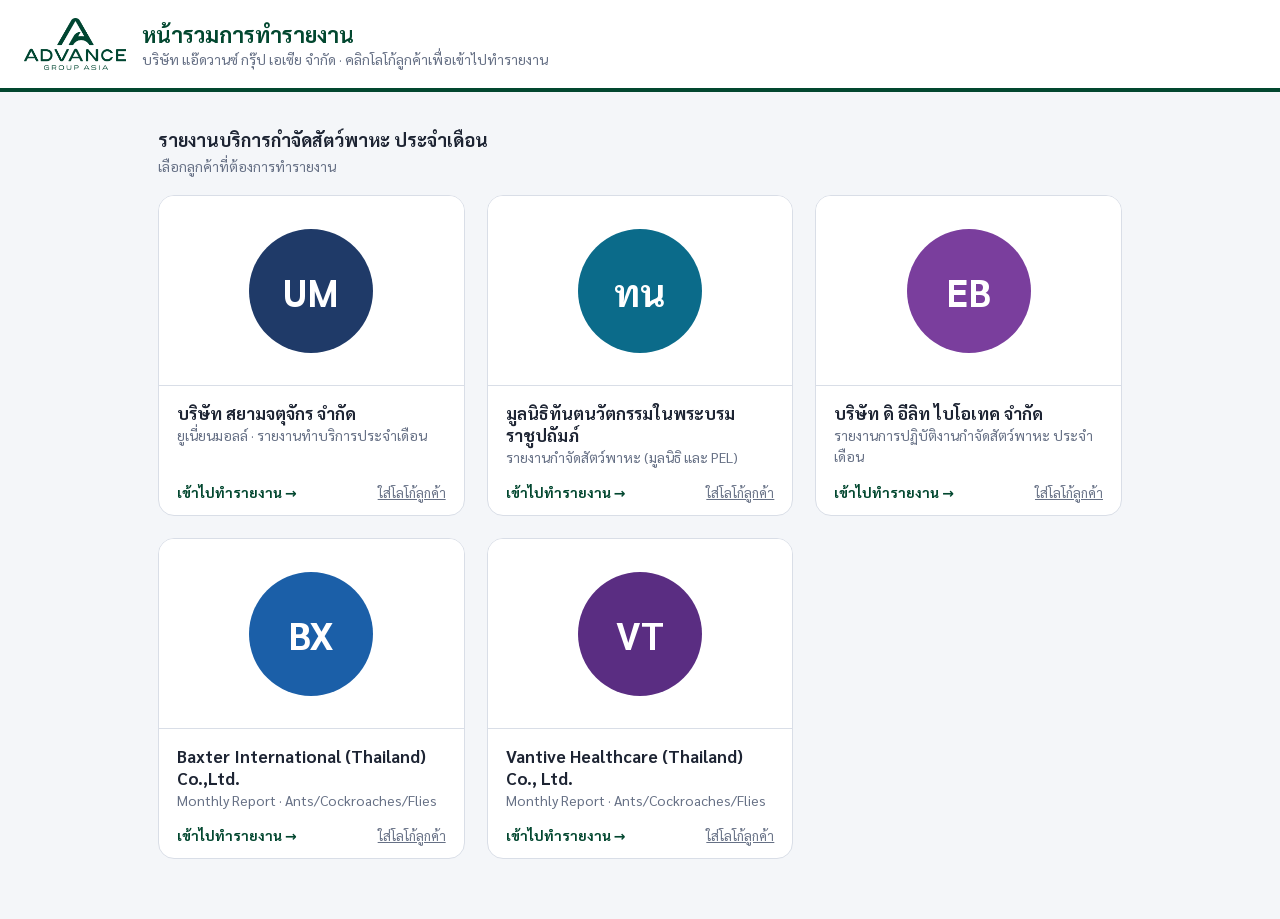
==== index.html @ f1b860cb "Add monthly report pages for The Elite Biotech, Baxter and Vantive + report hub Co-Authored-By: Clau" ====
<!DOCTYPE html>
<html lang="th">
<head>
<meta charset="utf-8">
<meta name="viewport" content="width=device-width, initial-scale=1">
<title>หน้ารวมการทำรายงาน · Advance Group Asia</title>
<style>
@font-face{font-family:'Sarabun';font-weight:400;src:url(fonts/sarabun-thai-400-normal.woff2) format('woff2');unicode-range:U+0E01-0E5B,U+200C-200D,U+25CC;}
@font-face{font-family:'Sarabun';font-weight:700;src:url(fonts/sarabun-thai-700-normal.woff2) format('woff2');unicode-range:U+0E01-0E5B,U+200C-200D,U+25CC;}
@font-face{font-family:'Sarabun';font-weight:400;src:url(fonts/sarabun-latin-400-normal.woff2) format('woff2');unicode-range:U+0000-00FF,U+2000-206F;}
@font-face{font-family:'Sarabun';font-weight:700;src:url(fonts/sarabun-latin-700-normal.woff2) format('woff2');unicode-range:U+0000-00FF,U+2000-206F;}
:root{--ink:#1d2433;--mut:#667085;--line:#d9dee7;--green:#02472f;--acc:#e0531f}
*{box-sizing:border-box}
body{margin:0;font-family:'Sarabun',system-ui,sans-serif;color:var(--ink);background:#f4f6f9}
header{background:#fff;border-bottom:4px solid var(--green);padding:18px 24px;display:flex;align-items:center;gap:16px}
header img{height:52px}
header h1{margin:0;font-size:22px;color:var(--green)}
header p{margin:2px 0 0;color:var(--mut);font-size:14px}
main{max-width:1000px;margin:0 auto;padding:36px 18px 60px}
h2{font-size:18px;margin:0 0 6px}
.hint{color:var(--mut);font-size:14px}
.grid{display:grid;grid-template-columns:repeat(auto-fill,minmax(280px,1fr));gap:22px;margin-top:20px}
.tile{background:#fff;border:1.5px solid var(--line);border-radius:16px;overflow:hidden;display:flex;flex-direction:column;transition:transform .12s,box-shadow .12s,border-color .12s}
.tile:hover{transform:translateY(-3px);box-shadow:0 10px 24px rgba(2,71,47,.13);border-color:#9bc7b0}
.tile a.go{display:flex;flex-direction:column;text-decoration:none;color:inherit;flex:1}
.logo{height:190px;display:flex;align-items:center;justify-content:center;background:#fff;border-bottom:1px solid var(--line);padding:22px}
.logo img{max-width:100%;max-height:100%;object-fit:contain}
.ph{width:124px;height:124px;border-radius:50%;display:flex;align-items:center;justify-content:center;font-weight:700;font-size:38px;color:#fff}
.body{padding:16px 18px}
.body b{font-size:17px;display:block}
.body span{font-size:14px;color:var(--mut)}
.foot{display:flex;justify-content:space-between;align-items:center;padding:0 18px 14px}
.open{color:var(--green);font-weight:700;font-size:14px}
.chg{background:none;border:0;color:var(--mut);font:inherit;font-size:13px;text-decoration:underline;cursor:pointer;padding:0}
.toast{position:fixed;bottom:18px;left:50%;transform:translateX(-50%);background:#1d2433;color:#fff;padding:9px 16px;border-radius:8px;font-size:14px;opacity:0;transition:opacity .2s}
.toast.on{opacity:1}
</style>
</head>
<body>
<header>
<img src="img/logo.png" alt="Advance Group Asia">
<div><h1>หน้ารวมการทำรายงาน</h1><p>บริษัท แอ๊ดวานซ์ กรุ๊ป เอเซีย จำกัด · คลิกโลโก้ลูกค้าเพื่อเข้าไปทำรายงาน</p></div>
</header>
<main>
<h2>รายงานบริการกำจัดสัตว์พาหะ ประจำเดือน</h2>
<div class="hint">เลือกลูกค้าที่ต้องการทำรายงาน</div>
<div class="grid" id="grid"></div>
</main>
<input type="file" id="logoIn" accept="image/*" hidden>
<div class="toast" id="toast"></div>
<script>
"use strict";
const SB='https://zhdigumxkjfvrkkmqqpk.supabase.co';
const ANON='eyJhbGciOiJIUzI1NiIsInR5cCI6IkpXVCJ9.eyJpc3MiOiJzdXBhYmFzZSIsInJlZiI6InpoZGlndW14a2pmdnJra21xcXBrIiwicm9sZSI6ImFub24iLCJpYXQiOjE3ODIyMjI2NjcsImV4cCI6MjA5Nzc5ODY2N30.NJpFFXX_KYGgICo3WNaevMxjXc0EB9X7rOzOhWXiIK0';
/* ลูกค้าในหน้ารวม — เพิ่มลูกค้าใหม่ได้โดยเพิ่มรายการในนี้ */
const CLIENTS=[
{id:'siam', name:'บริษัท สยามจตุจักร จำกัด', sub:'ยูเนี่ยนมอลล์ · รายงานทำบริการประจำเดือน', href:'https://aga-lad-report.netlify.app/siam.html', initials:'UM', color:'#1f3a68'},
{id:'dental',name:'มูลนิธิทันตนวัตกรรมในพระบรมราชูปถัมภ์', sub:'รายงานกำจัดสัตว์พาหะ (มูลนิธิ และ PEL)', href:'https://warayuthsema-alt.github.io/aga-pest-report/advance.html', initials:'ทน', color:'#0b6b8a'},
{id:'elite', name:'บริษัท ดิ อีลิท ไบโอเทค จำกัด', sub:'รายงานการปฏิบัติงานกำจัดสัตว์พาหะ ประจำเดือน', href:'elite.html', initials:'EB', color:'#7a3e9d'},
{id:'baxter', name:'Baxter International (Thailand) Co.,Ltd.', sub:'Monthly Report · Ants/Cockroaches/Flies', href:'baxter.html', initials:'BX', color:'#1b5fa8'},
{id:'vantive', name:'Vantive Healthcare (Thailand) Co., Ltd.', sub:'Monthly Report · Ants/Cockroaches/Flies', href:'vantive.html', initials:'VT', color:'#5a2d82'}
];
const $=s=>document.querySelector(s);
const esc=s=>String(s??'').replace(/[&<>"]/g,c=>({'&':'&amp;','<':'&lt;','>':'&gt;','"':'&quot;'}[c]));
function toast(t){const e=$('#toast');e.textContent=t;e.classList.add('on');clearTimeout(e._t);e._t=setTimeout(()=>e.classList.remove('on'),2400)}
async function rpc(fn,args){const r=await fetch(SB+'/rest/v1/rpc/'+fn,{method:'POST',headers:{apikey:ANON,Authorization:'Bearer '+ANON,'Content-Type':'application/json'},body:JSON.stringify(args||{})});const t=await r.text();if(!r.ok)throw new Error(t);return t?JSON.parse(t):null}
let cfg={};
function render(){
const logos=cfg.hubLogos||{};
$('#grid').innerHTML=CLIENTS.map(c=>`<div class="tile">
<a class="go" href="${esc(c.href)}"${c.href.startsWith('http')?' target="_blank" rel="noopener"':''}>
<div class="logo">${logos[c.id]?`<img src="${esc(logos[c.id])}" alt="${esc(c.name)}">`:`<div class="ph" style="background:${c.color}">${esc(c.initials)}</div>`}</div>
<div class="body"><b>${esc(c.name)}</b><span>${esc(c.sub)}</span></div>
</a>
<div class="foot"><span class="open">เข้าไปทำรายงาน →</span><button class="chg" data-id="${c.id}">${logos[c.id]?'เปลี่ยนโลโก้':'ใส่โลโก้ลูกค้า'}</button></div>
</div>`).join('');
document.querySelectorAll('.chg').forEach(b=>b.onclick=()=>pickLogo(b.dataset.id));
}
async function shrink(file,max=480){
const bmp=await createImageBitmap(file);const s=Math.min(1,max/Math.max(bmp.width,bmp.height));
const c=document.createElement('canvas');c.width=Math.round(bmp.width*s);c.height=Math.round(bmp.height*s);
c.getContext('2d').drawImage(bmp,0,0,c.width,c.height);return c.toDataURL('image/png');
}
function pickLogo(id){
const fi=$('#logoIn');fi.value='';
fi.onchange=async()=>{const f=fi.files[0];if(!f)return;
try{const url=await shrink(f);
const cur=(await rpc('siam_bootstrap')).config||{}; // อ่านค่าล่าสุดก่อน แล้วรวมเฉพาะโลโก้
cur.hubLogos=Object.assign({},cur.hubLogos||{},{[id]:url});
await rpc('siam_save_config',{p_config:cur});cfg=cur;render();toast('บันทึกโลโก้แล้ว')}
catch(e){toast('บันทึกโลโก้ไม่สำเร็จ')}};
fi.click();
}
render();
rpc('siam_bootstrap').then(b=>{cfg=(b&&b.config)||{};render()}).catch(()=>{});
</script>
</body>
</html>
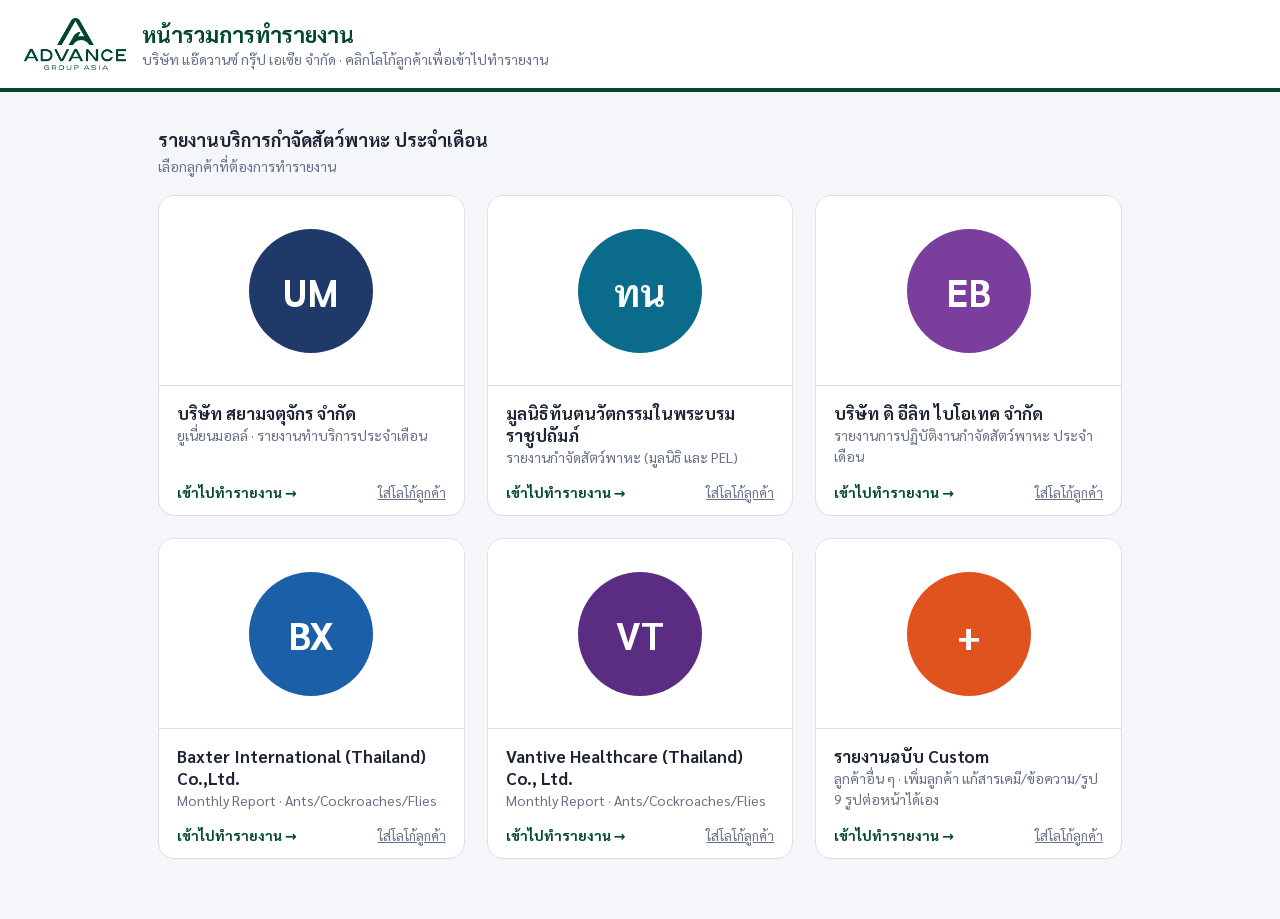
==== commit b694cbed: "Add custom report (multi-customer): editable client/contract/preparer, chemicals list, findings & ad" ====
--- a/index.html
+++ b/index.html
@@ -58,17 +58,22 @@
 {id:'dental',name:'มูลนิธิทันตนวัตกรรมในพระบรมราชูปถัมภ์', sub:'รายงานกำจัดสัตว์พาหะ (มูลนิธิ และ PEL)', href:'https://warayuthsema-alt.github.io/aga-pest-report/advance.html', initials:'ทน', color:'#0b6b8a'},
 {id:'elite', name:'บริษัท ดิ อีลิท ไบโอเทค จำกัด', sub:'รายงานการปฏิบัติงานกำจัดสัตว์พาหะ ประจำเดือน', href:'elite.html', initials:'EB', color:'#7a3e9d'},
 {id:'baxter', name:'Baxter International (Thailand) Co.,Ltd.', sub:'Monthly Report · Ants/Cockroaches/Flies', href:'baxter.html', initials:'BX', color:'#1b5fa8'},
-{id:'vantive', name:'Vantive Healthcare (Thailand) Co., Ltd.', sub:'Monthly Report · Ants/Cockroaches/Flies', href:'vantive.html', initials:'VT', color:'#5a2d82'}
+{id:'vantive', name:'Vantive Healthcare (Thailand) Co., Ltd.', sub:'Monthly Report · Ants/Cockroaches/Flies', href:'vantive.html', initials:'VT', color:'#5a2d82'},
+{id:'custom', name:'รายงานฉบับ Custom', sub:'ลูกค้าอื่น ๆ · เพิ่มลูกค้า แก้สารเคมี/ข้อความ/รูป 9 รูปต่อหน้าได้เอง', href:'custom.html', initials:'+', color:'#e0531f'}
 ];
 const $=s=>document.querySelector(s);
 const esc=s=>String(s??'').replace(/[&<>"]/g,c=>({'&':'&amp;','<':'&lt;','>':'&gt;','"':'&quot;'}[c]));
 function toast(t){const e=$('#toast');e.textContent=t;e.classList.add('on');clearTimeout(e._t);e._t=setTimeout(()=>e.classList.remove('on'),2400)}
 async function rpc(fn,args){const r=await fetch(SB+'/rest/v1/rpc/'+fn,{method:'POST',headers:{apikey:ANON,Authorization:'Bearer '+ANON,'Content-Type':'application/json'},body:JSON.stringify(args||{})});const t=await r.text();if(!r.ok)throw new Error(t);return t?JSON.parse(t):null}
 let cfg={};
+/* ลิงก์หัวหน้างาน: เปิดหน้ารวมด้วย ?k=<รหัสหัวหน้างานมูลนิธิ> ครั้งเดียว ระบบจำไว้ในเบราว์เซอร์ แล้วการ์ดมูลนิธิจะเปิดได้เลย (รหัสไม่ได้เก็บในโค้ดนี้) */
+const HK=(()=>{let k=new URLSearchParams(location.search).get('k');try{if(k)localStorage.setItem('hub_dental_k',k);else k=localStorage.getItem('hub_dental_k')}catch(e){}return k||''})();
+if(HK&&location.search)history.replaceState(null,'',location.pathname);
+const hrefOf=c=>c.id==='dental'&&HK?c.href+'?k='+encodeURIComponent(HK):c.href;
 function render(){
 const logos=cfg.hubLogos||{};
 $('#grid').innerHTML=CLIENTS.map(c=>`<div class="tile">
-<a class="go" href="${esc(c.href)}"${c.href.startsWith('http')?' target="_blank" rel="noopener"':''}>
+<a class="go" href="${esc(hrefOf(c))}"${c.href.startsWith('http')?' target="_blank" rel="noopener"':''}>
 <div class="logo">${logos[c.id]?`<img src="${esc(logos[c.id])}" alt="${esc(c.name)}">`:`<div class="ph" style="background:${c.color}">${esc(c.initials)}</div>`}</div>
 <div class="body"><b>${esc(c.name)}</b><span>${esc(c.sub)}</span></div>
 </a>
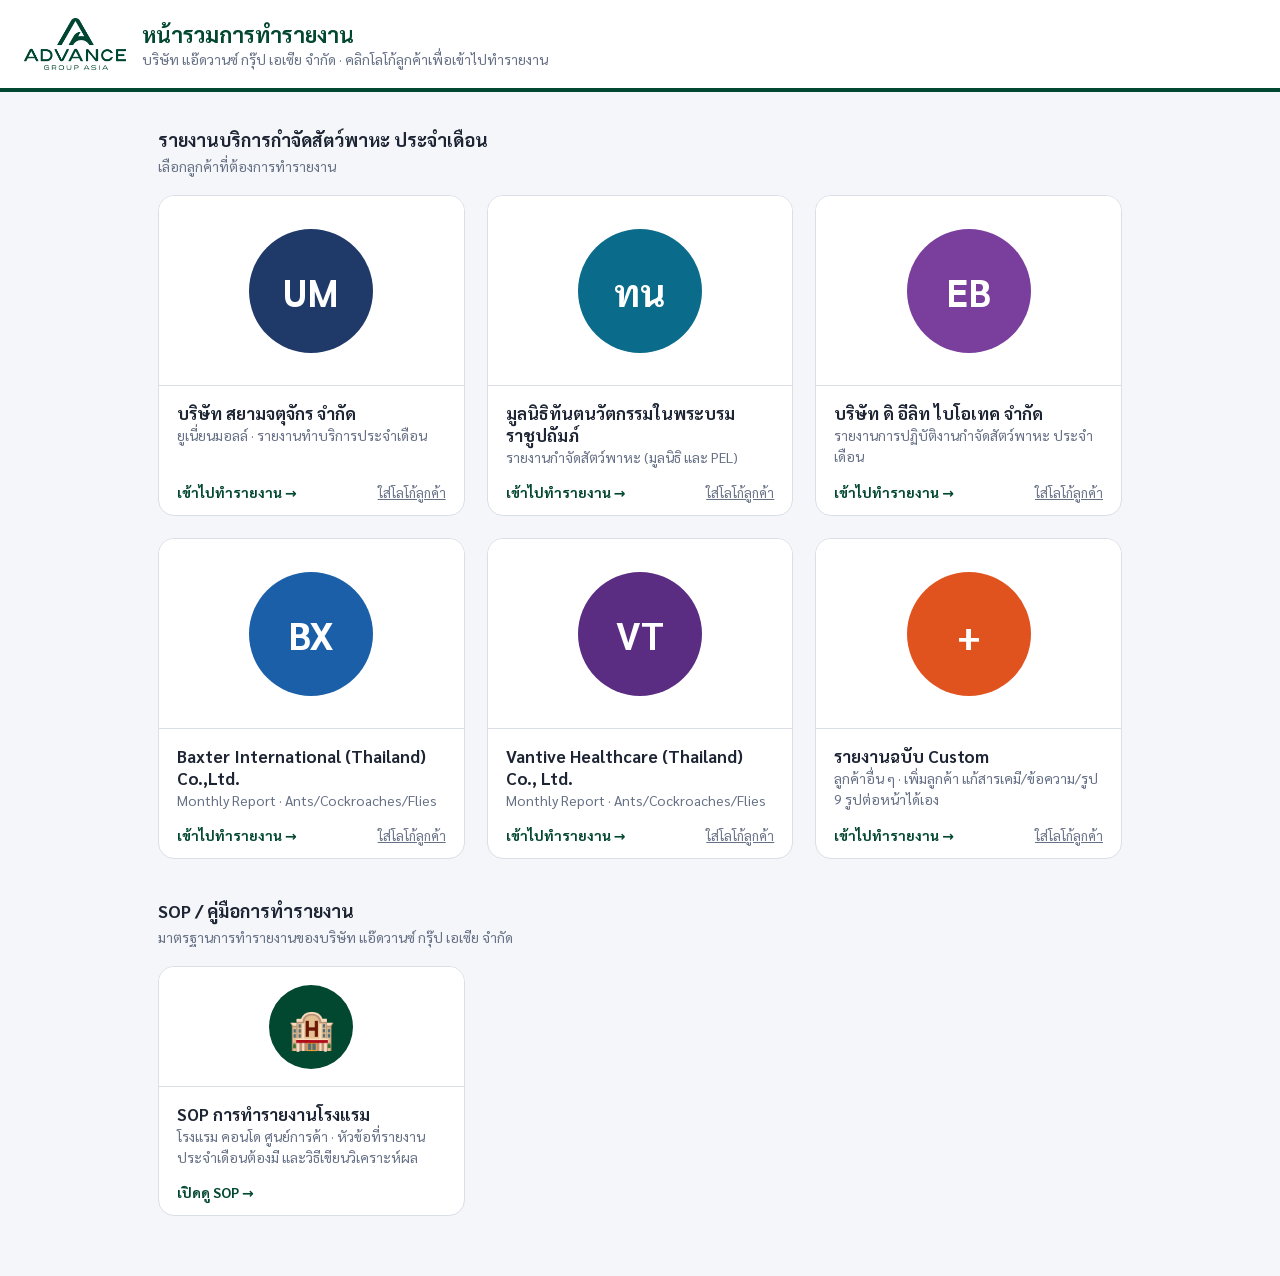
==== commit a2c07ce3: "Add hotel report SOP page and hotel blocks to custom report - hotel-sop.html: company SOP for monthl" ====
--- a/index.html
+++ b/index.html
@@ -45,6 +45,13 @@
 <h2>รายงานบริการกำจัดสัตว์พาหะ ประจำเดือน</h2>
 <div class="hint">เลือกลูกค้าที่ต้องการทำรายงาน</div>
 <div class="grid" id="grid"></div>
+<h2 style="margin-top:40px">SOP / คู่มือการทำรายงาน</h2>
+<div class="hint">มาตรฐานการทำรายงานของบริษัท แอ๊ดวานซ์ กรุ๊ป เอเซีย จำกัด</div>
+<div class="grid">
+<div class="tile"><a class="go" href="hotel-sop.html"><div class="logo" style="height:120px"><div class="ph" style="background:#02472f;width:84px;height:84px;font-size:38px">🏨</div></div>
+<div class="body"><b>SOP การทำรายงานโรงแรม</b><span>โรงแรม คอนโด ศูนย์การค้า · หัวข้อที่รายงานประจำเดือนต้องมี และวิธีเขียนวิเคราะห์ผล</span></div></a>
+<div class="foot"><span class="open">เปิดดู SOP →</span></div></div>
+</div>
 </main>
 <input type="file" id="logoIn" accept="image/*" hidden>
 <div class="toast" id="toast"></div>
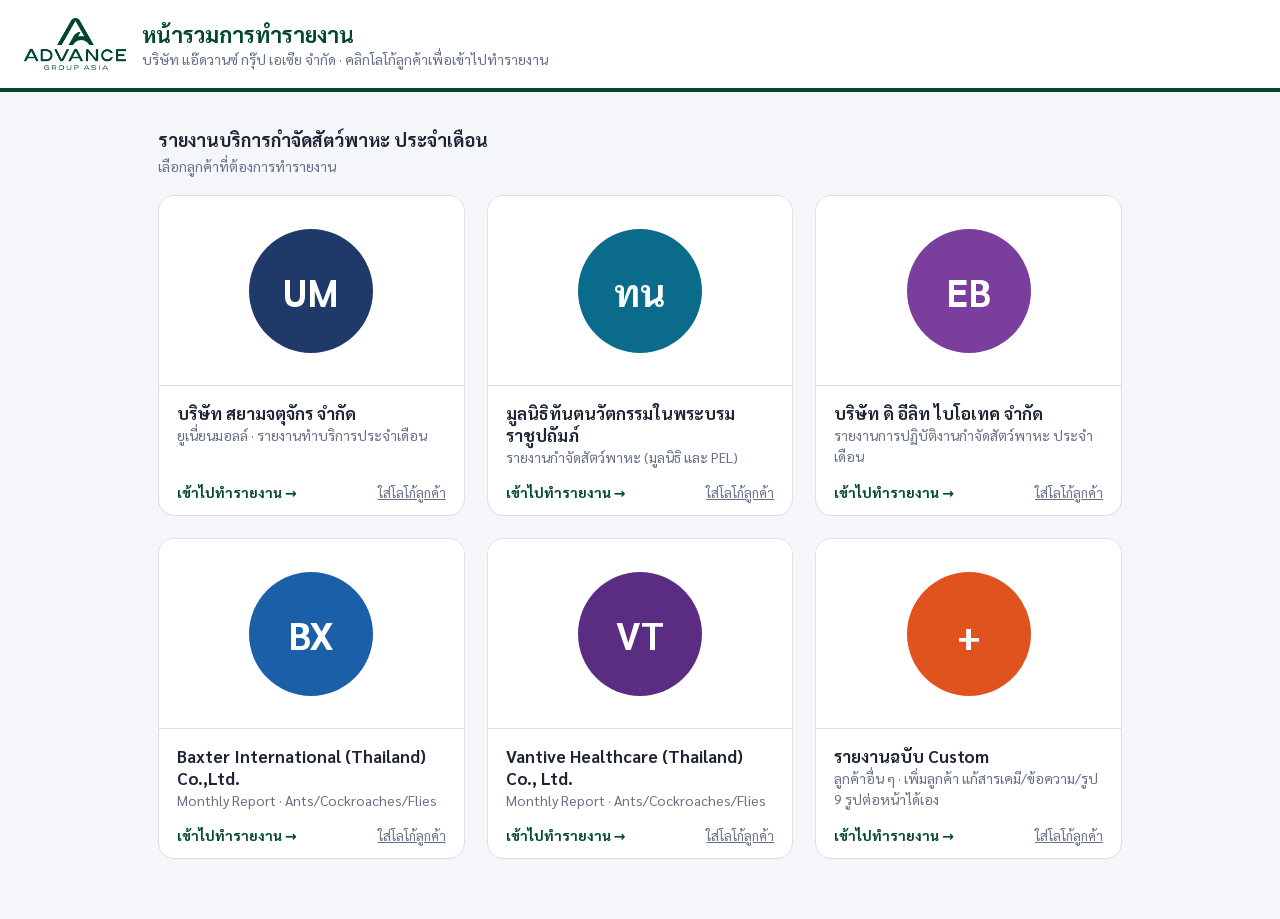
==== commit eab4aa02: "Remove SOP card from hub page Co-Authored-By: Claude Opus 5.5 <noreply@anthropic.com> Claude-Session" ====
--- a/index.html
+++ b/index.html
@@ -45,13 +45,6 @@
 <h2>รายงานบริการกำจัดสัตว์พาหะ ประจำเดือน</h2>
 <div class="hint">เลือกลูกค้าที่ต้องการทำรายงาน</div>
 <div class="grid" id="grid"></div>
-<h2 style="margin-top:40px">SOP / คู่มือการทำรายงาน</h2>
-<div class="hint">มาตรฐานการทำรายงานของบริษัท แอ๊ดวานซ์ กรุ๊ป เอเซีย จำกัด</div>
-<div class="grid">
-<div class="tile"><a class="go" href="hotel-sop.html"><div class="logo" style="height:120px"><div class="ph" style="background:#02472f;width:84px;height:84px;font-size:38px">🏨</div></div>
-<div class="body"><b>SOP การทำรายงานโรงแรม</b><span>โรงแรม คอนโด ศูนย์การค้า · หัวข้อที่รายงานประจำเดือนต้องมี และวิธีเขียนวิเคราะห์ผล</span></div></a>
-<div class="foot"><span class="open">เปิดดู SOP →</span></div></div>
-</div>
 </main>
 <input type="file" id="logoIn" accept="image/*" hidden>
 <div class="toast" id="toast"></div>
